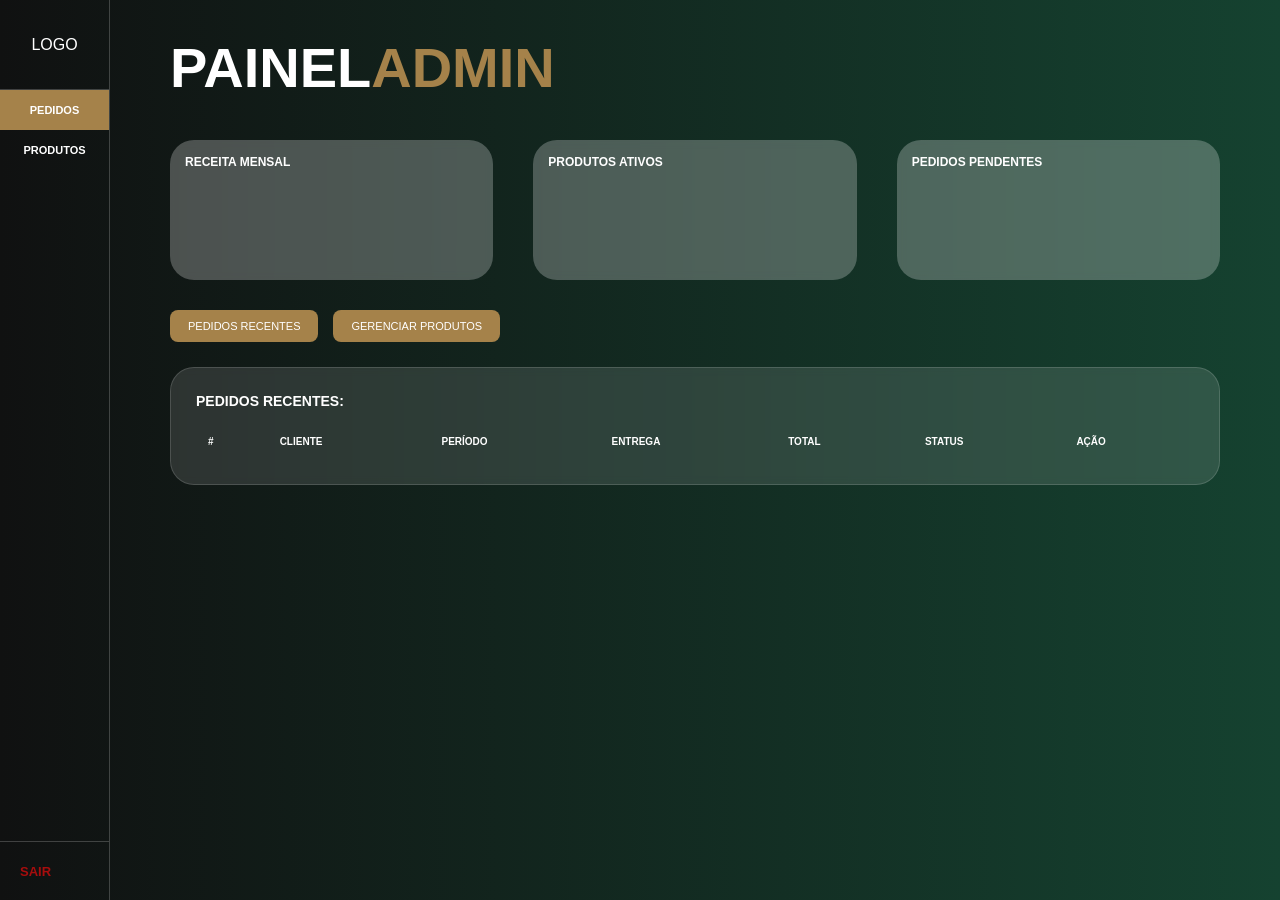
==== Frontend/adminHTML/dashboard.html @ 617923c8 "telas adm" ====
<!DOCTYPE html>
<html lang="pt-BR">
<head>
    <meta charset="UTF-8">
    <meta name="viewport" content="width=device-width, initial-scale=1.0">
    <title>Dashboard - Ouro Verde</title>

    <link rel="stylesheet" href="../adminCSS/dashboard.css">
</head>
<body>

<div class="container">

    <!-- SIDEBAR -->

    <aside class="sidebar">

        <div class="sidebar-top">

            <div class="logo-placeholder">
                LOGO
            </div>

            <nav>

                <a href="dashboard.html" class="active">
                    PEDIDOS
                </a>

                <a href="produtos.html">
                    PRODUTOS
                </a>

            </nav>

        </div>

        <div class="sidebar-bottom">

            <a href="#" id="logoutBtn">
                SAIR
            </a>

        </div>

    </aside>

    <!-- CONTEÚDO -->

    <main class="content">

        <h1>
            PAINEL<span>ADMIN</span>
        </h1>

        <!-- CARDS -->

        <section class="cards">

            <div class="card">
                <h3>RECEITA MENSAL</h3>
                <p id="receitaMensal"></p>
            </div>

            <div class="card">
                <h3>PRODUTOS ATIVOS</h3>
                <p id="produtosAtivos"></p>
            </div>

            <div class="card">
                <h3>PEDIDOS PENDENTES</h3>
                <p id="pedidosPendentes"></p>
            </div>

        </section>

        <!-- BOTÕES -->

        <div class="action-buttons">

            <button>
                PEDIDOS RECENTES
            </button>

            <button onclick="window.location.href='produtos.html'">
                GERENCIAR PRODUTOS
            </button>

        </div>

        <!-- TABELA -->

        <section class="table-container">

            <h3>PEDIDOS RECENTES:</h3>

            <table>

                <thead>
                    <tr>
                        <th>#</th>
                        <th>CLIENTE</th>
                        <th>PERÍODO</th>
                        <th>ENTREGA</th>
                        <th>TOTAL</th>
                        <th>STATUS</th>
                        <th>AÇÃO</th>
                    </tr>
                </thead>

                <tbody id="pedidosTable">

                    <!-- API -->

                </tbody>

            </table>

        </section>

    </main>

</div>

<!-- MODAL -->

<div class="modal" id="logoutModal">

    <div class="modal-content">

        <h2>Tem certeza que quer sair?</h2>

        <div class="modal-buttons">

            <button id="confirmLogout">
                SAIR
            </button>

            <button id="cancelLogout">
                CANCELAR
            </button>

        </div>

    </div>

</div>

<script src="../adminJS/dashboard.js"></script>

</body>
</html>
---- Frontend/adminCSS/dashboard.css ----
:root{
    --preto:#101111;
    --verde:#154230;
    --dourado:#A5824A;
    --vinho:#5D1E21;
    --cinza:#E6E2EA;
}

*{
    margin:0;
    padding:0;
    box-sizing:border-box;
    font-family:'Poppins',sans-serif;
}

body{
    min-height:100vh;

    background:
    linear-gradient(
        90deg,
        #101111 0%,
        #154230 100%
    );
}

.container{
    display:flex;
    min-height:100vh;
}

/* SIDEBAR */

.sidebar{

    width:110px;

    border-right:
    1px solid rgba(255,255,255,.2);

    display:flex;
    flex-direction:column;
    justify-content:space-between;
}

.sidebar-top{
    display:flex;
    flex-direction:column;
}

.logo-placeholder{

    height:90px;

    display:flex;
    align-items:center;
    justify-content:center;

    color:white;

    border-bottom:
    1px solid rgba(255,255,255,.2);
}

.sidebar nav{
    display:flex;
    flex-direction:column;
}

.sidebar nav a{

    text-decoration:none;

    color:white;

    font-size:11px;

    font-weight:600;

    text-align:center;

    padding:14px;
}

.sidebar nav a.active{

    background:var(--dourado);

    color:white;
}

.sidebar-bottom{

    border-top:
    1px solid rgba(255,255,255,.2);

    padding:20px;
}

.sidebar-bottom a{

    color:#a70d0d;

    text-decoration:none;

    font-size:13px;

    font-weight:bold;
}

/* CONTEÚDO */

.content{
    flex:1;
    padding:35px 60px;
}

.content h1{

    color:white;

    font-size:56px;

    margin-bottom:40px;
}

.content h1 span{
    color:var(--dourado);
}

.cards{

    display:grid;

    grid-template-columns:
    repeat(3,1fr);

    gap:40px;

    margin-bottom:30px;
}

.card{

    height:140px;

    border-radius:24px;

    background:
    rgba(255,255,255,.25);

    backdrop-filter: blur(4px);

    padding:15px;
}

.card h3{
    color:white;
    font-size:12px;
}

/* BOTÕES */

.action-buttons{

    display:flex;
    gap:15px;

    margin-bottom:25px;
}

.action-buttons button{

    border:none;

    border-radius:8px;

    padding:10px 18px;

    background:var(--dourado);

    color:white;

    font-size:11px;

    cursor:pointer;
}

/* TABELA */

.table-container{

    padding:25px;

    border-radius:24px;

    background:
    rgba(255,255,255,.12);

    backdrop-filter: blur(4px);

    border:
    1px solid rgba(255,255,255,.15);
}

.table-container h3{

    color:white;

    margin-bottom:15px;

    font-size:14px;
}

table{

    width:100%;

    border-collapse:collapse;
}

th{

    color:white;

    font-size:10px;

    padding:12px;

    text-align:left;
}

td{

    color:white;

    padding:12px;
}

/* MODAL */

.modal{

    display:none;

    position:fixed;

    inset:0;

    background:
    rgba(0,0,0,.5);

    justify-content:center;
    align-items:center;
}

.modal.show{
    display:flex;
}

.modal-content{

    width:320px;

    background:white;

    border-radius:20px;

    padding:25px;

    text-align:center;
}

.modal-content h2{

    margin-bottom:20px;

    font-size:28px;
}

.modal-buttons{

    display:flex;

    justify-content:center;

    gap:10px;
}

#confirmLogout{

    background:var(--vinho);

    color:white;

    border:none;

    padding:10px 20px;

    border-radius:20px;

    cursor:pointer;
}

#cancelLogout{

    background:#ddd;

    border:none;

    padding:10px 20px;

    border-radius:20px;

    cursor:pointer;
}
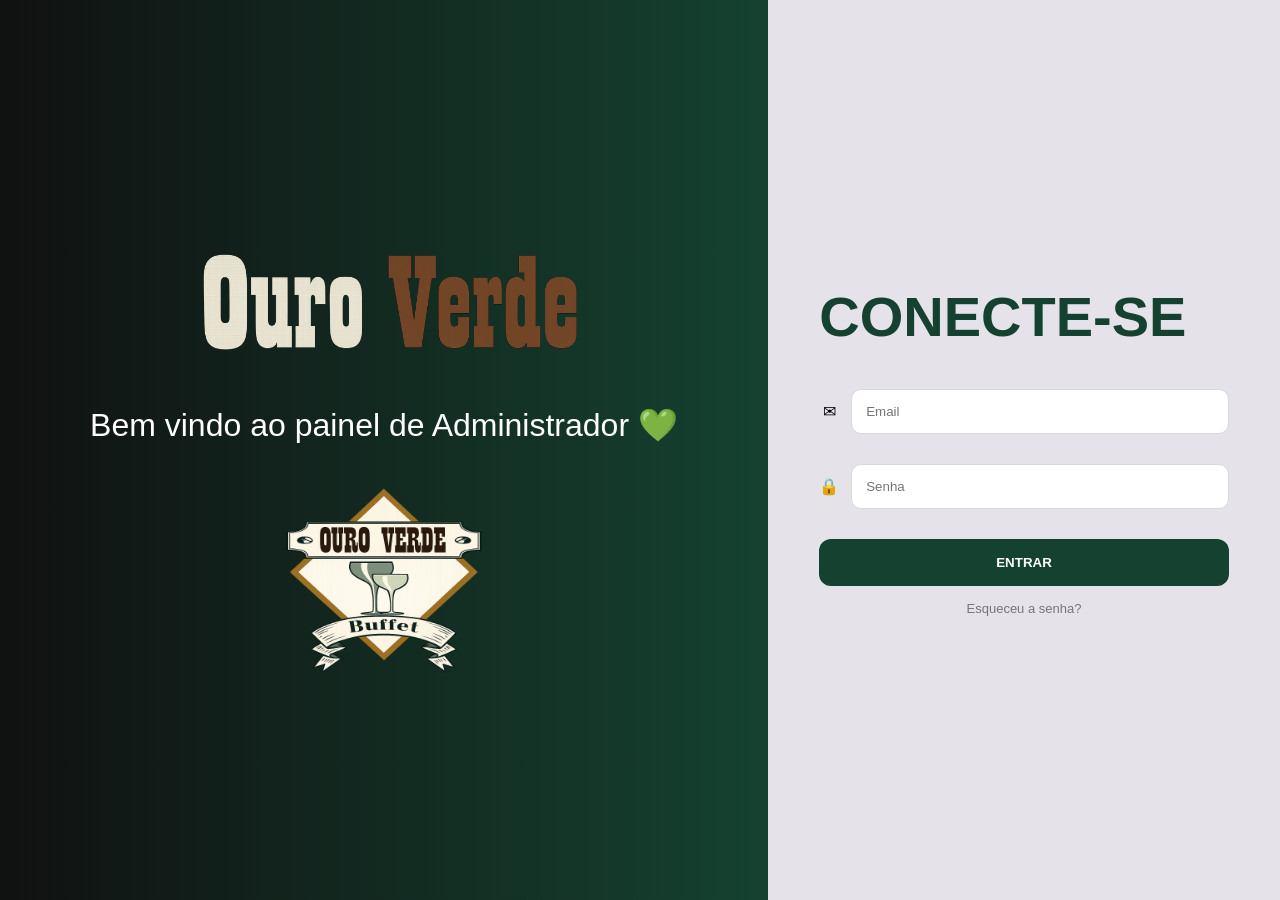
==== commit 9cba4644: "feat: integração final do checkout, produtos e login do administrador com o banco de dados" ====
--- a/Frontend/adminHTML/dashboard.html
+++ b/Frontend/adminHTML/dashboard.html
@@ -4,6 +4,8 @@
     <meta charset="UTF-8">
     <meta name="viewport" content="width=device-width, initial-scale=1.0">
     <title>Dashboard - Ouro Verde</title>
+
+    <link rel="icon" type="image/svg+xml" href="../adminAssets/logo.png">
 
     <link rel="stylesheet" href="../adminCSS/dashboard.css">
 </head>
@@ -18,7 +20,7 @@
         <div class="sidebar-top">
 
             <div class="logo-placeholder">
-                LOGO
+                <img src="../adminAssets/logo.png" alt="">
             </div>
 
             <nav>
@@ -146,6 +148,7 @@
 
 </div>
 
+<script src="../adminJS/api.js"></script>
 <script src="../adminJS/dashboard.js"></script>
 
 </body>
--- a/Frontend/adminCSS/dashboard.css
+++ b/Frontend/adminCSS/dashboard.css
@@ -49,17 +49,24 @@
 }
 
 .logo-placeholder{
-
-    height:90px;
-
+    width:100%;
+    height:120px;
     display:flex;
     align-items:center;
     justify-content:center;
-
-    color:white;
-
-    border-bottom:
-    1px solid rgba(255,255,255,.2);
+    padding: 15px;
+    box-sizing: border-box;
+    overflow: hidden;
+    border-bottom: 1px solid rgba(255, 255, 255, 0.08);
+}
+
+.logo-placeholder img {
+    max-width: 90%;
+    max-height: 90%;
+    width: auto;
+    height: auto;
+    object-fit: contain;
+    display: block;
 }
 
 .sidebar nav{
@@ -237,6 +244,54 @@
     padding:12px;
 }
 
+.status{
+
+    padding:6px 12px;
+
+    border-radius:20px;
+
+    font-size:11px;
+
+    font-weight:bold;
+}
+
+.status.pendente{
+    background:#A5824A;
+    color:white;
+}
+
+.status.aprovado{
+    background:#154230;
+    color:white;
+}
+
+.status.finalizado{
+    background:#154230;
+    color:white;
+}
+
+.status.cancelado{
+    background:#5D1E21;
+    color:white;
+}
+
+.btn-action{
+
+    border:none;
+
+    border-radius:6px;
+
+    padding:6px 14px;
+
+    background:var(--dourado);
+
+    color:white;
+
+    font-size:11px;
+
+    cursor:pointer;
+}
+
 /* MODAL */
 
 .modal{
